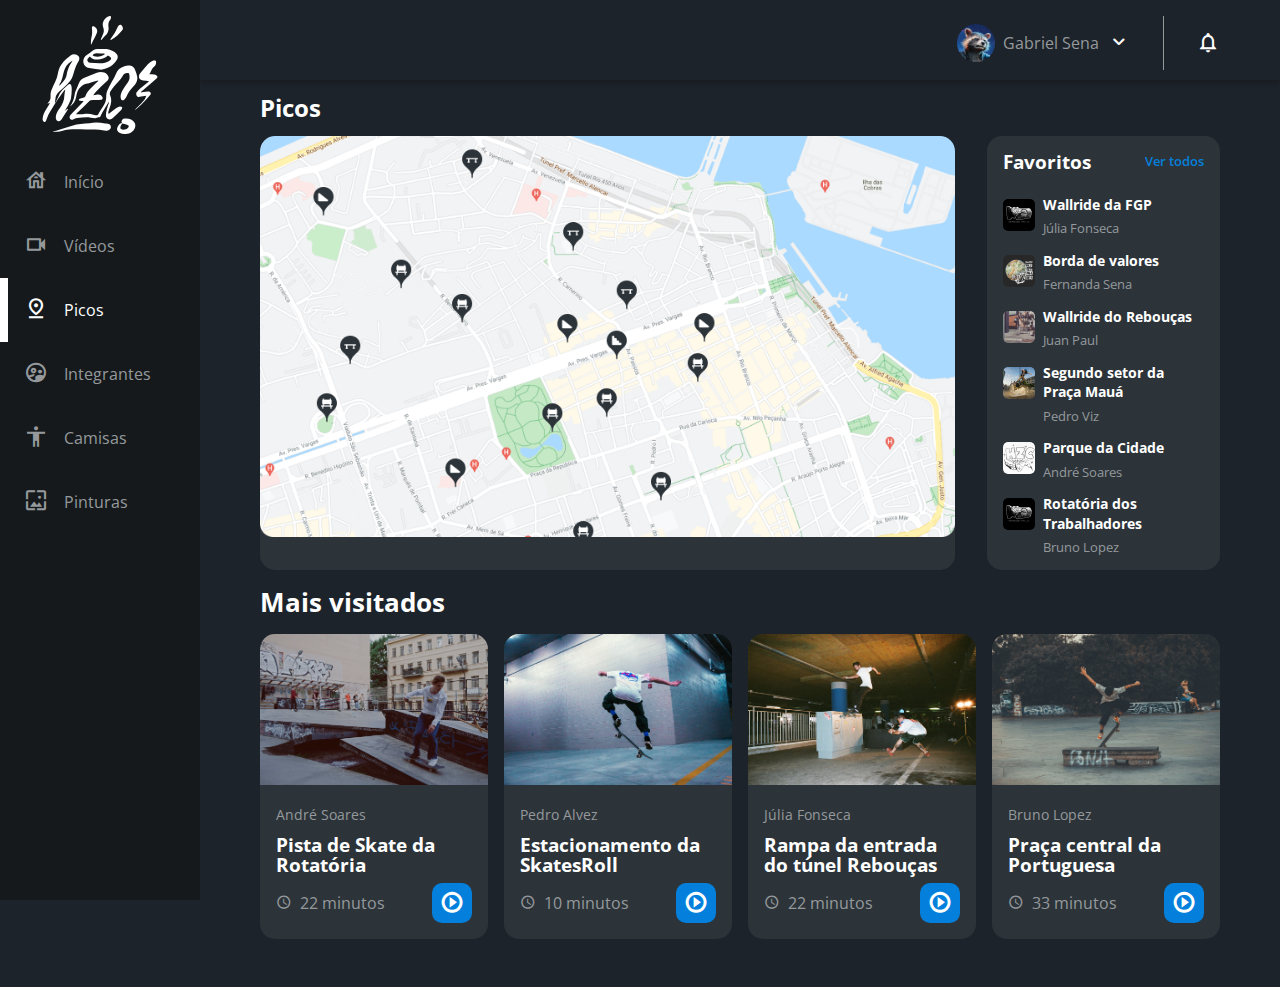
==== picos.html @ a4c34288 "resstruturando código | refatoração" ====
<!DOCTYPE html>
<html lang="pt-br">
<head>
    <meta charset="UTF-8">
    <meta http-equiv="X-UA-Compatible" content="IE=edge">
    <meta name="viewport" content="width=device-width, initial-scale=1.0">
    <title>«HZC» Picos</title>
    <link rel="shortcut icon" href="assets/img/favicon.ico" type="image/x-icon">
    <link rel="preconnect" href="https://fonts.googleapis.com">
    <link rel="preconnect" href="https://fonts.gstatic.com" crossorigin>
    <link rel="stylesheet" href="https://fonts.googleapis.com/css2?family=Open+Sans:wght@400;600;700&display=swap">
    <link rel="stylesheet" href="assets/css/reset.css">
    <link rel="stylesheet" href="assets/css/header-nav.css">
    <link rel="stylesheet" href="assets/css/card.css">
    <link rel="stylesheet" href="assets/css/style.css">
</head>
<body>
    <header class="header_menu">
        <button class="menu" aria-label="Menu"><i></i></button>
        <img src="assets/img/logo.svg" alt="Logotipo da HZC" class="header_logo">
        <p class="header_perfil"><a href="#">Gabriel Sena</a></p>
        <button class="header_alert" aria-label="Notificação"><i></i></button>
    </header>
    <nav class="menu_vertical">
        <img src="assets/img/logo.svg" alt="Logotipo da HZC" class="menu_vertical-logo">
        <a href="#" id="profile_mobile">Gabriel Sena</a>
        <a href="index.html" class="menu_vertical-link menu_vertical-link--inicio">Início</a>
        <a href="#" class="menu_vertical-link menu_vertical-link--videos">Vídeos</a>
        <a href="picos.html" class="menu_vertical-link menu_vertical-link--picos menu_vertical-link--ativo">Picos</a>
        <a href="#" class="menu_vertical-link menu_vertical-link--integrantes">Integrantes</a>
        <a href="#" class="menu_vertical-link menu_vertical-link--camisas">Camisas</a>
        <a href="#" class="menu_vertical-link menu_vertical-link--pinturas">Pinturas</a>
    </nav>

    <main class="principal">
        <h2 class="titulo-pagina">Picos</h2>
        <article class="card card_destaque card_destaque-principal">
            <img src="assets/img/mapa-picos.png" alt="Banner do cartão" class="card_imagem--mobile">
            <img src="assets/img/mapa-picos.png" alt="Banner do cartão" class="card_imagem--desktop">
        </article>

        <article class="card card_recentes card-satelite">
            <h3 class="card_titulo">Favoritos</h3>
            <a href="#" class="card_link">Ver todos</a>
            <ul class="card_list">
                <li class="card_item">
                    <img src="assets/img/miniatura_1.png" alt="Thumbnail" class="card_item-thumbnail">
                    <h4 class="card_item-titulo">Wallride da FGP</h4>
                    <p class="card_item-perfil">Júlia Fonseca</p>
                </li>
                <li class="card_item">
                    <img src="assets/img/miniatura_2.png" alt="Thumbnail" class="card_item-thumbnail">
                    <h4 class="card_item-titulo">Borda de valores</h4>
                    <p class="card_item-perfil">Fernanda Sena</p>
                </li>
                <li class="card_item">
                    <img src="assets/img/miniatura_3.png" alt="Thumbnail" class="card_item-thumbnail">
                    <h4 class="card_item-titulo">Wallride do Rebouças</h4>
                    <p class="card_item-perfil">Juan Paul</p>
                </li>
                <li class="card_item">
                    <img src="assets/img/miniatura_4.png" alt="Thumbnail" class="card_item-thumbnail">
                    <h4 class="card_item-titulo">Segundo setor da Praça Mauá</h4>
                    <p class="card_item-perfil">Pedro Viz</p>
                </li>
                <li class="card_item">
                    <img src="assets/img/miniatura_5.png" alt="Thumbnail" class="card_item-thumbnail">
                    <h4 class="card_item-titulo">Parque da Cidade</h4>
                    <p class="card_item-perfil">André Soares</p>
                </li>
                <li class="card_item">
                    <img src="assets/img/miniatura_1.png" alt="Thumbnail" class="card_item-thumbnail">
                    <h4 class="card_item-titulo">Rotatória dos Trabalhadores</h4>
                    <p class="card_item-perfil">Bruno Lopez</p>
                </li>
            </ul>
        </article>

        <section class="secao secao-videos">
            <h3 class="titulo-secao">Mais visitados</h3>
            <article class="card">
                <img src="assets/img/picos/picos01.jpeg" alt="Vídeo">
                <div class="card_conteudo">
                    <p class="card_perfil">André Soares</p>
                    <h3 class="card_titulo-play">Pista de Skate da Rotatória</h3>
                    <p class="card_info card_info--tempo">22 minutos</p>
                    <button class="card_botao card_botao--play" aria-label="Assistir agora"></button>
                </div>
            </article>

            <article class="card">
                <img src="assets/img/picos/picos02.jpeg" alt="Vídeo">
                <div class="card_conteudo">
                    <p class="card_perfil">Pedro Alvez</p>
                    <h3 class="card_titulo-play">Estacionamento da SkatesRoll</h3>
                    <p class="card_info card_info--tempo">10 minutos</p>
                    <button class="card_botao card_botao--play" aria-label="Assistir agora"></button>
                </div>
            </article>

            <article class="card">
                <img src="assets/img/picos/picos03.jpeg" alt="Vídeo">
                <div class="card_conteudo">
                    <p class="card_perfil">Júlia Fonseca</p>
                    <h3 class="card_titulo-play">Rampa da entrada do túnel Rebouças</h3>
                    <p class="card_info card_info--tempo">22 minutos</p>
                    <button class="card_botao card_botao--play" aria-label="Assistir agora"></button>
                </div>
            </article>

            <article class="card">
                <img src="assets/img/picos/picos04.jpeg" alt="Vídeo">
                <div class="card_conteudo">
                    <p class="card_perfil">Bruno Lopez</p>
                    <h3 class="card_titulo-play">Praça central da Portuguesa</h3>
                    <p class="card_info card_info--tempo">33 minutos</p>
                    <button class="card_botao card_botao--play" aria-label="Assistir agora"></button>
                </div>
            </article>
        </section>
    </main> 
    <script src="main.js"></script>
</body>
</html>
---- assets/css/header-nav.css ----
@font-face {
    font-family: 'icones';
    src: url(../font/icones.ttf);
}

body {
    background-color: #1D232A;
    font-family: 'Open Sans', 'icones', sans-serif;
    color: #FFF;
}

@media screen and (min-width: 1024px) {
    body {
        display: grid;
        grid-template-columns: auto 1fr;
    }
}

.header_menu {
    display: flex;
    justify-content: space-between;
    align-items: center;
    background-color: #15191C;
    padding: 8px 16px;
    box-shadow: 0px 4px 4px rgba(0, 0, 0, 0.16);
}

.menu i::before {
    content: "\e904";
    font-size: 24px;
}

.header_alert i::before {
    content: "\e906";
    font-size: 24px;
    cursor: pointer;
}

.header_logo {
    width: 40px;
}

.header_perfil {
    display: none;
}

.menu_vertical {
    display: flex;
    flex-direction: column;
    background-color: #15191C;
    width: 75vw;
    height: 900px;
    position: absolute;
    left: -100vw;
    transition: .25s;
}

.menu_vertical--ativo {
    left: 0;
    transition: .25s;
}

.menu_vertical-logo {
    width: 118px;
    align-self: center;
    padding: 16px;
}

.menu_vertical-link {
    height: 64px;
    color: #95999C;
    padding-left: 64px;
    display: flex;
    align-items: center;
}

#profile_mobile {
    display: flex;
    flex-direction: column;
    align-items: center;
    font-size: 20px;
    color: #95999C;
    padding-bottom: 8px;
}

#profile_mobile::before {
    content: "";
    display: block;
    width: 60px;
    height: 60px;
    background-image: url(../img/profile0.png);
    background-size: contain;
    background-repeat: no-repeat;
    background-position: center;
    margin-bottom: 3px;
}

.menu_vertical-link--ativo {
    color: #FFF;
    padding-left: 56px;
    border-left: 8px solid #FFF;
}

.menu_vertical-link::before {
    content: "";
    width: 24px;
    height: 24px;
    font-size: 24px;
    position: absolute;
    left: 24px;
}

.menu_vertical-link--inicio::before {
    content: "\e902";
}

.menu_vertical-link--videos::before {
    content: "\e90e";
}

.menu_vertical-link--picos::before {
    content: "\e909";
}

.menu_vertical-link--integrantes::before {
    content: "\e903";
}

.menu_vertical-link--camisas::before {
    content: "\e900";
}

.menu_vertical-link--pinturas::before {
    content: "\e90a";
}

@media screen and (min-width: 1024px) {
    .header_menu {
        background-color: #1D232A;
        display: grid;
        column-gap: 32px;
        grid-template-columns: 1fr auto;
        padding: 16px 60px;
        height: 80px;
        box-sizing: border-box;
        grid-column: 2;
    }

    .menu {
        display: none;
    }

    .header_logo {
        display: none;
    }

    .header_perfil {
        display: grid;
        grid-template-columns: repeat(3, auto);
        column-gap: 8px;
        align-items: center;
        justify-self: flex-end;
        color: #95999C;
        padding: 8px 32px;
        border-right: 1px solid #95999C;
    }

    .header_perfil::before {
        content: "";
        display: block;
        width: 38px;
        height: 38px;
        background-image: url(../img/profile0.png);
        background-size: contain;
        background-repeat: no-repeat;
        background-position: center;
        cursor: pointer;
    }

    .header_perfil::after {
        content: "\e90d";
        color: #FFF;
        font-size: 1.5rem;
        cursor: pointer;
    }

    .menu_vertical {
        position: static;
        width: 200px;
        grid-column: 1;
        grid-row: 1 / span 2;
    }

    #profile_mobile {
        display: none;
    }
}
---- assets/css/card.css ----
.card {
    width: 100%;
    border-radius: 15px;
    overflow: hidden;
    background-color: #2C343A;
}

.card_destaque {
    grid-column: span 2;
    font-size: 18px;
    line-height: 24px;
}

.card_imagem--desktop {
    display: none;
}

.card_conteudo {
    padding: 16px;
    display: grid;
    grid-template-columns: auto 1fr;
    gap: 8px;
}

.card_titulo {
    font-size: 1.2rem;
    font-weight: 700;
    grid-column: span 2;
}

.card_titulo, .card_item-titulo, .card_titulo-arte, .card_titulo-compra, .card_titulo-play:hover {
    cursor: pointer;
}

.card_titulo-arte {
    font-size: 26px;
    line-height: 32px;
    font-weight: 700;
    grid-column: span 2;
}

.card_titulo-compra {
    font-size: 1.2rem;
    font-weight: 700;
    grid-column: span 2;
    grid-row: span 6;
}

.card_titulo-play {
    font-size: 1.2rem;
    font-weight: 700;
    grid-column: span 2;
    grid-row: span 6;
}

.card_recentes {
    display: none;
}

.card_perfil {
    color: #95999C;
    font-size: 14px;
    line-height: 24px;
    grid-column: span 2;
}

.card_info {
    display: flex;
    align-items: center;
    color: #95999C;
}

.card_info--tempo::before {
    content: "\e90c";
    margin-right: 8px;
}

.card_info--visualizacao::before {
    content: "\e90f";
    margin-right: 8px;
}

.card_info--moeda::before {
    content: "\e905";
    margin-right: 8px;
}

.card_botao {
    display: flex;
    justify-content: center;
    align-items: center;
    background-color: #0480DC;
    width: 40px;
    height: 40px;
    border-radius: 10px;
    font-size: 0.9rem;
    font-weight: 600;
    justify-self: flex-end;
}

.card_botao:hover {
    cursor: pointer;
}

.card_botao--play::before {
    content: "\e90b";
    font-size: 24px;
}

.card_botao--compra::before {
    content: "\e901";
    font-size: 24px;
}

.card_botao--destaque {
    width: 100%;
    grid-column: span 2;
}

.card_botao--destaque::before {
    margin-right: 8px;
}

@media screen and (min-width: 1024px) {
    .card_destaque  {
        margin-bottom: 0px;
    }

    .card_imagem--mobile {
        display: none;
    }
   
    .card_imagem--desktop {
        display: block;
        max-width: 100%;
        cursor: pointer;
    }

    .card_botao--destaque {
        grid-column: auto;
        padding: 16px 8px;
    }

    .card_recentes {
        display: grid;
        grid-template-columns: auto auto;
        align-items: center;
        row-gap: 24px;
        width: 233px;
        padding: 16px;
        box-sizing: border-box;
        align-self: flex-start;
    }

    .card_recentes .card_titulo {
        grid-column: auto;
    }

    .card_link {
        font-size: 0.8rem;
        font-weight: 600;
        color: #0480DC;
        justify-self: flex-end;
    }

    .card_list {
        display: grid;
        row-gap: 16px;
        grid-column: span 2;
    }

    .card_item {
        display: grid;
        grid-template-columns: auto 1fr;
        gap: 8px;
    }

    .card_item-thumbnail {
        width: 32px;
        grid-row: span 2;
        align-self: normal;
        margin-top: 4px;
        border-radius: 5px;
    }

    .card_item-thumbnail:hover {
        cursor: pointer;
    }

    .card_item-titulo {
        font-size: 0.9rem;
        line-height: 1.2rem;
        font-weight: 700;
    }

    .card_item-perfil {
        font-size: 0.8rem;
        color: #95999C;
    }
}
---- assets/css/style.css ----
.principal {
    padding: 24px 16px;
    gap: 16px;
}

.titulo-pagina {
    font-size: 1.5rem;
    font-weight: 700;
}

.secao {
    display: grid;
    gap: 16px;
}

.titulo-secao {
    font-size: 26px;
    line-height: 32px;
    font-weight: 700;
}

/* ajustes/gambiarra */
@media screen and (max-width: 1024px) {
    .titulo-pagina {
        padding: 8px 8px 8px 0px;
    }
    .card_destaque {
        margin-top: 16px;
    }

    .titulo-secao {
        margin-bottom: -12px;
        padding: 16px 0px 0px 3px;
    }
}

@media screen and (min-width: 1024px) {
    .principal {
        display: grid;
        grid-template-columns: auto 1fr auto;
        grid-template-areas: 
            "titulo-pagina titulo-pagina titulo-pagina"
            "card_destaque-principal card_destaque-principal card-satelite"
            "secao-videos secao-videos secao-videos"
            "produtos-recentes destaque-produtos destaque-produtos"
            "secao-produtos secao-produtos secao-produtos";
        column-gap: 32px;
        padding: 16px 60px;
        grid-column: 2;
    }
}

@media screen and (min-width: 1024px) {
    .secao {
        grid-template-columns: repeat(4, 1fr);
    }

    .titulo-secao {
        grid-column: span 4;
    }

    .card_destaque-principal {
        grid-area: card_destaque-principal;
    }
    
    .card-satelite {
        grid-area: card-satelite;
    }
    
    .secao-videos {
        grid-area: secao-videos;
    }
    
    .destaque-produtos {
        grid-area: destaque-produtos;
    }
    
    .produtos-recentes {
        grid-area: produtos-recentes;
    }
    
    .secao-produtos {
        grid-area: secao-produtos;
    }
}
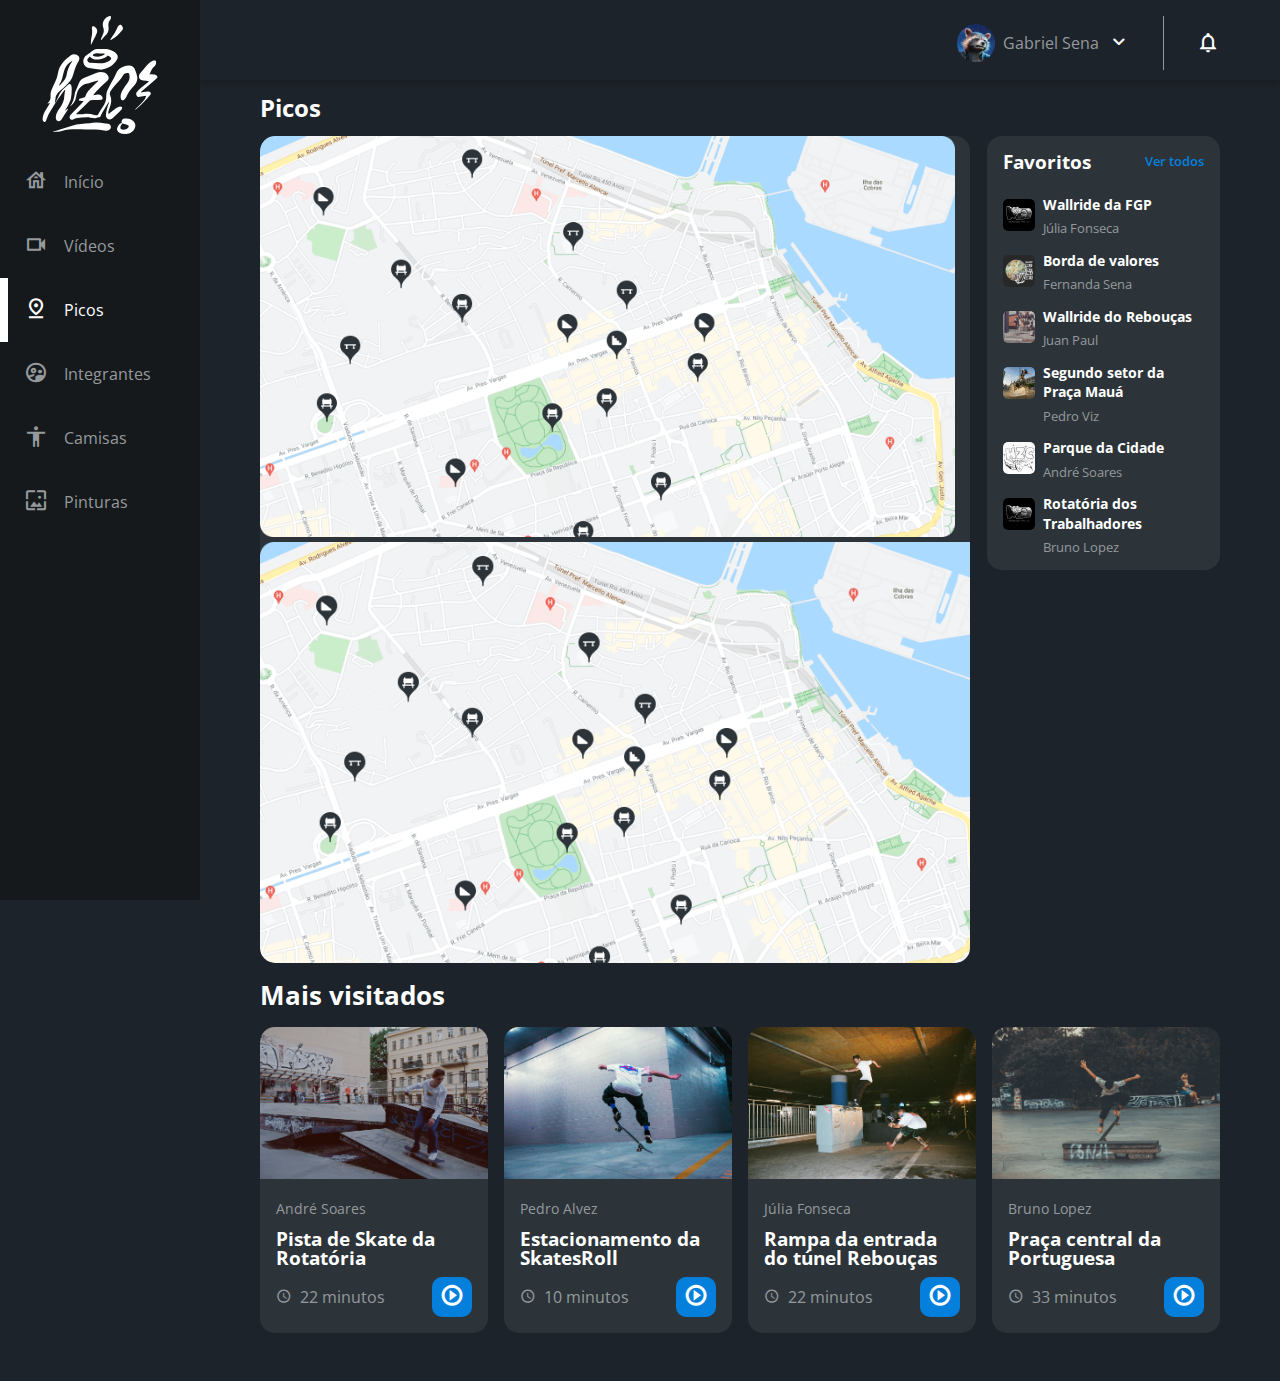
==== commit 8ef084ad: "mais ajustes" ====
--- a/picos.html
+++ b/picos.html
@@ -35,7 +35,7 @@
     <main class="principal">
         <h2 class="titulo-pagina">Picos</h2>
         <article class="card card_destaque card_destaque-principal">
-            <img src="assets/img/mapa-picos.png" alt="Banner do cartão" class="card_imagem--mobile">
+            <img src="assets/img/mapa-picos.png" alt="Banner do cartão" class="card_imagem--mobile-picos">
             <img src="assets/img/mapa-picos.png" alt="Banner do cartão" class="card_imagem--desktop">
         </article>
 
--- a/assets/css/card.css
+++ b/assets/css/card.css
@@ -124,6 +124,7 @@
 @media screen and (min-width: 1024px) {
     .card_destaque  {
         margin-bottom: 0px;
+        align-self: first baseline;
     }
 
     .card_imagem--mobile {
--- a/assets/css/style.css
+++ b/assets/css/style.css
@@ -32,6 +32,10 @@
         margin-bottom: -12px;
         padding: 16px 0px 0px 3px;
     }
+
+    .card_imagem--mobile-picos {
+        width: 900px;
+    }
 }
 
 @media screen and (min-width: 1024px) {
@@ -47,6 +51,24 @@
         column-gap: 32px;
         padding: 16px 60px;
         grid-column: 2;
+    }
+
+    /* ajustes/gambiarra */
+    article.card_destaque:nth-child(2) {
+        padding-right: 15px;
+    }
+
+    article.card_destaque:nth-child(2) > img:nth-child(2) {
+        min-width: 730px;
+    }
+
+    article.card:nth-child(6) {
+        margin-left: -15px;
+        padding-right: 15px;
+    }
+
+    article.card:nth-child(6) > img:nth-child(2) {
+        min-width: 730px;
     }
 }
 
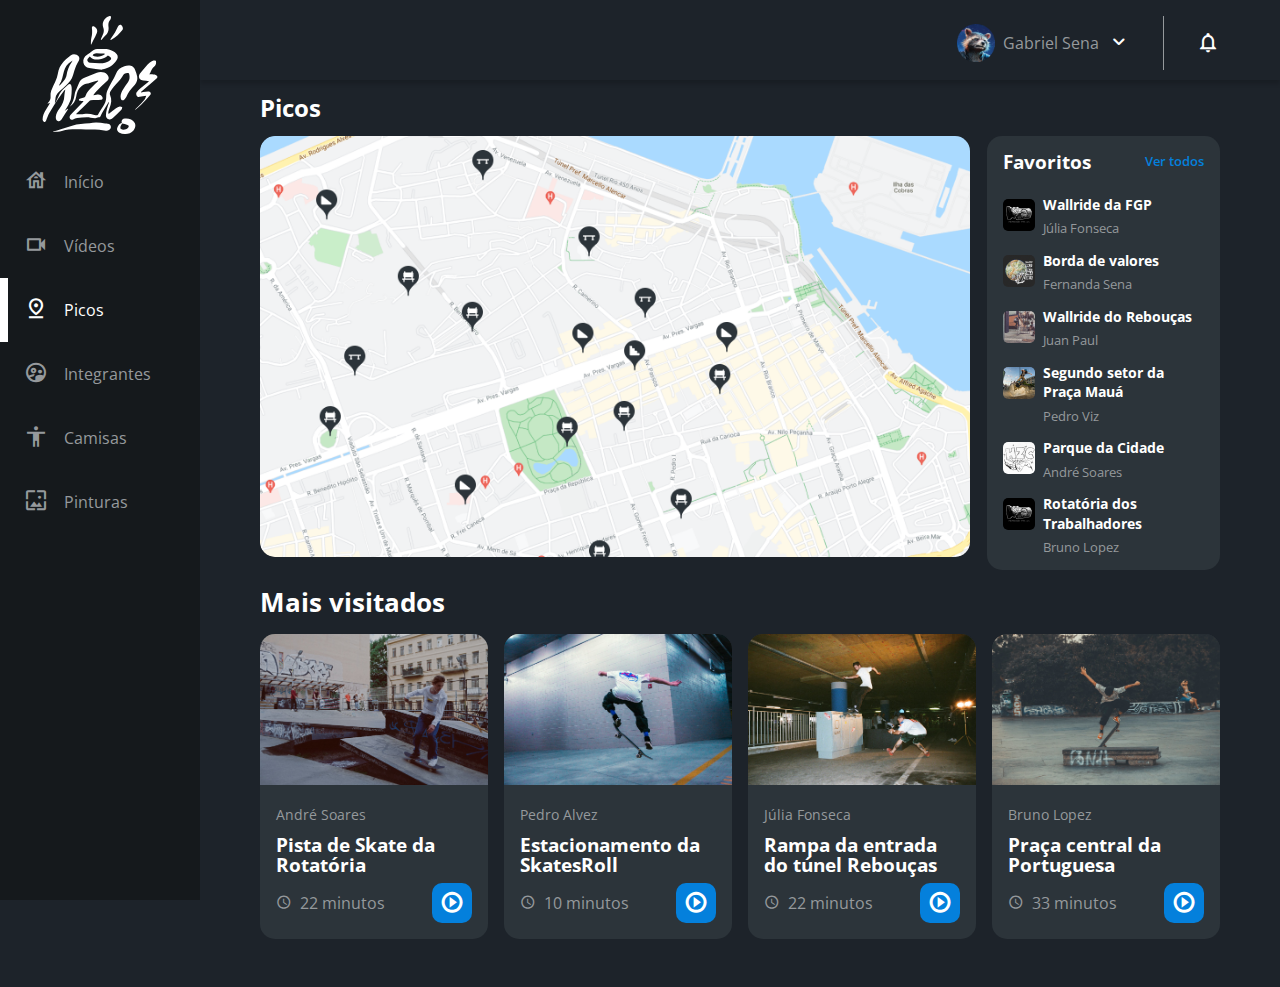
==== commit 928eb79d: "mais ajustes..." ====
--- a/picos.html
+++ b/picos.html
@@ -35,7 +35,7 @@
     <main class="principal">
         <h2 class="titulo-pagina">Picos</h2>
         <article class="card card_destaque card_destaque-principal">
-            <img src="assets/img/mapa-picos.png" alt="Banner do cartão" class="card_imagem--mobile-picos">
+            <img src="assets/img/mapa-picos.png" alt="Banner do cartão" class="card_imagem--mobile card_imagem--mobile-picos">
             <img src="assets/img/mapa-picos.png" alt="Banner do cartão" class="card_imagem--desktop">
         </article>
 
